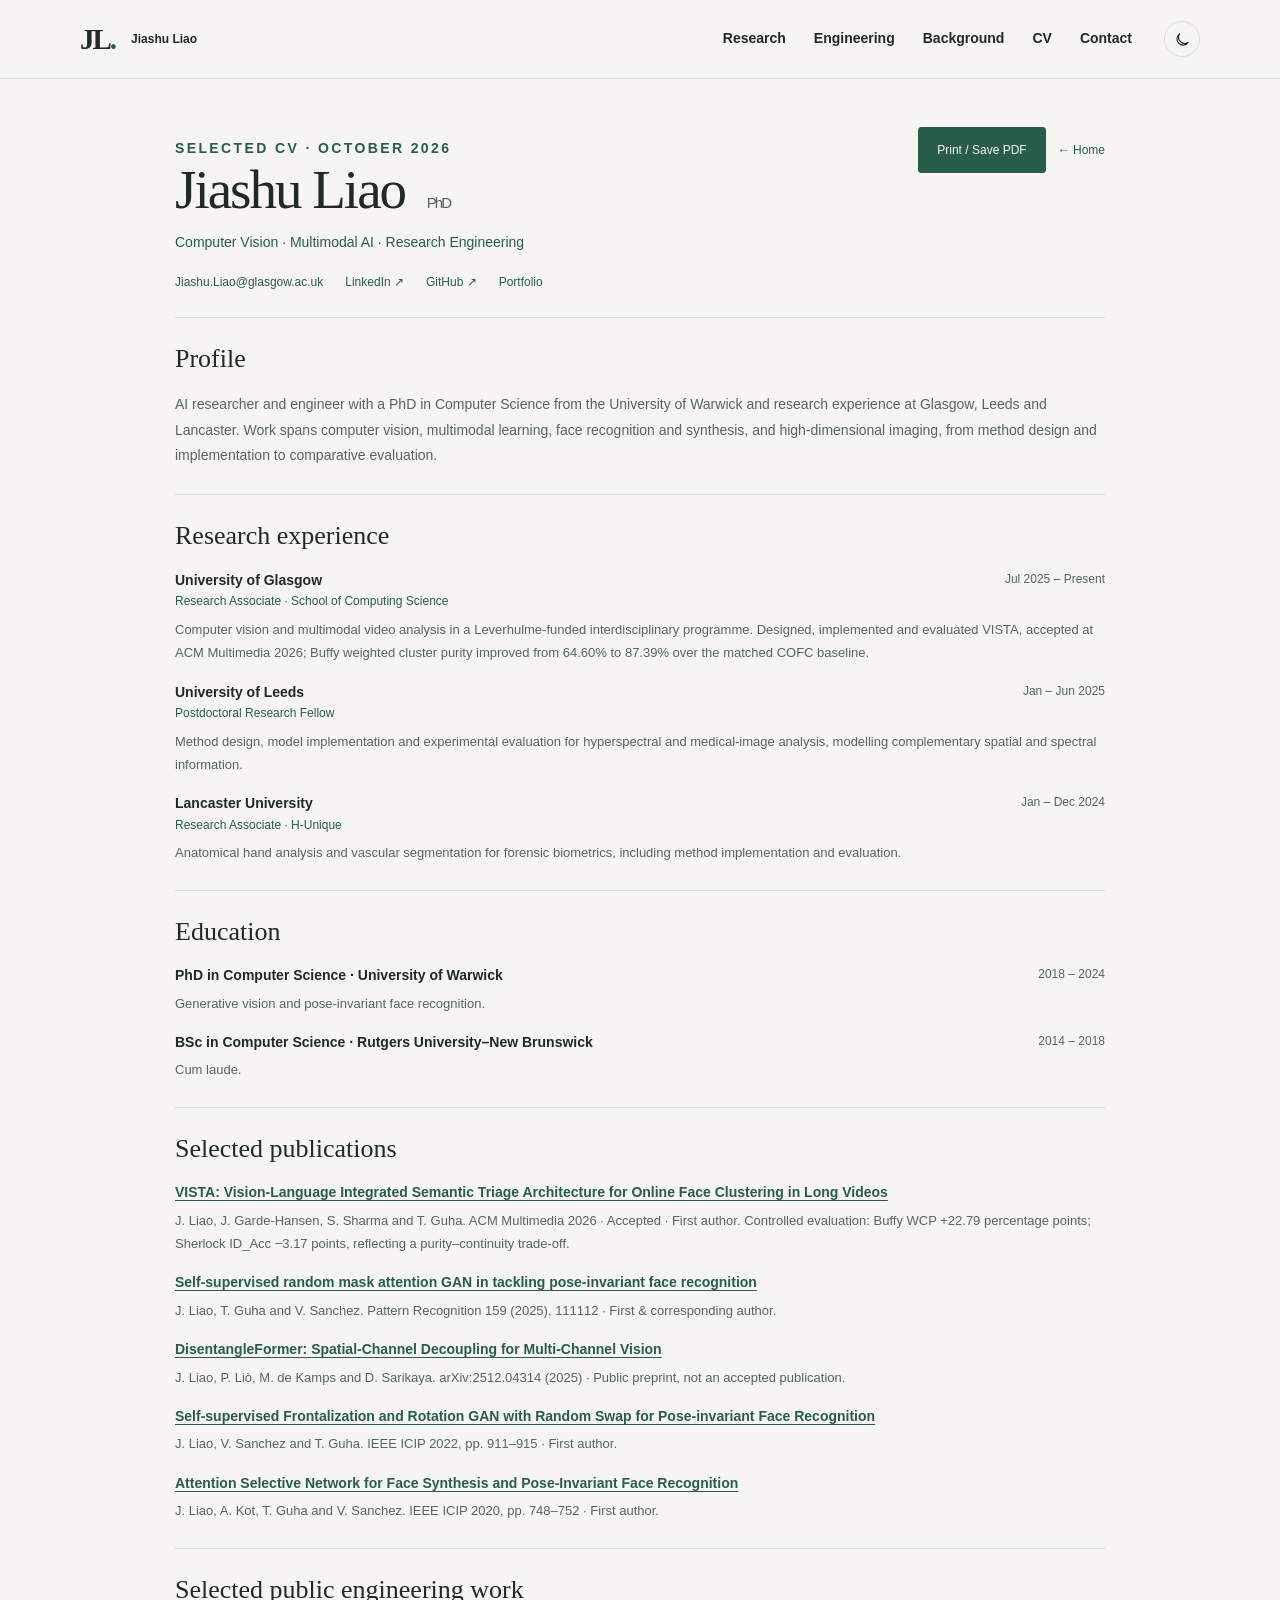
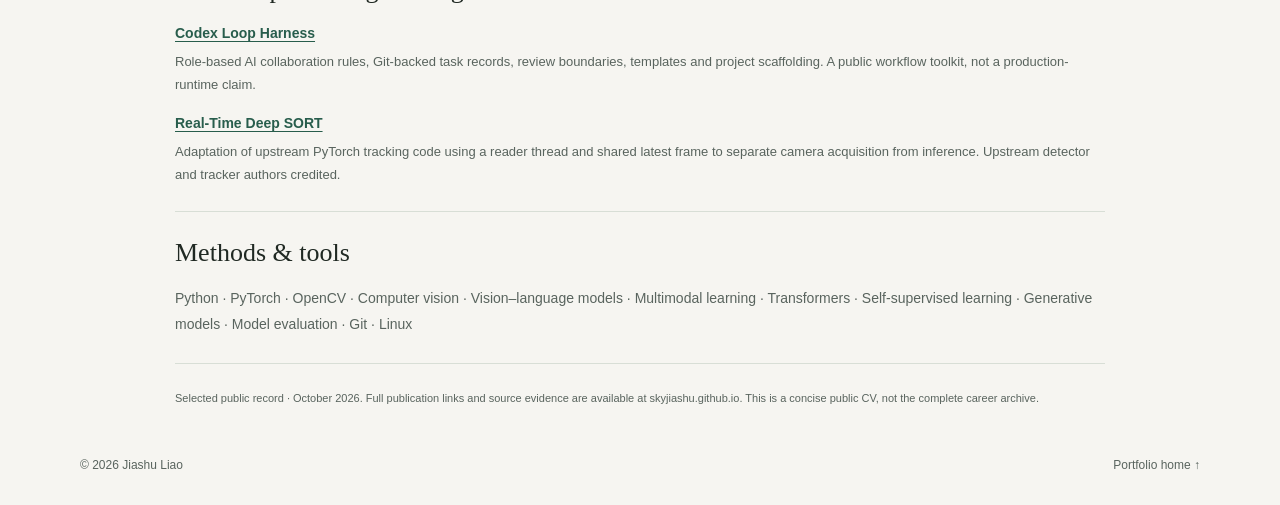
==== cv.html @ ab11aa60 "Add files via upload" ====
<!doctype html>
<html lang="en" data-theme="light">
<head>
  <meta charset="utf-8">
  <meta name="viewport" content="width=device-width, initial-scale=1">
  <meta name="theme-color" content="#f6f5f1">
  <meta name="description" content="Selected public research and engineering experience, education, publications and open-source work.">
  <meta name="author" content="Jiashu Liao">
  <meta property="og:type" content="website">
  <meta property="og:title" content="Selected CV | Jiashu Liao">
  <meta property="og:description" content="Selected public research and engineering experience, education, publications and open-source work.">
  <meta property="og:url" content="https://skyjiashu.github.io/cv.html">
  <meta name="twitter:card" content="summary">
  <link rel="canonical" href="https://skyjiashu.github.io/cv.html">
  <link rel="icon" type="image/svg+xml" href="favicon.svg">
  <link rel="stylesheet" href="styles.css?v=582c632a6f2b">
  <script src="script.js?v=f366ba829de4" defer></script>
  <title>Selected CV — Jiashu Liao</title>
  <link rel="stylesheet" href="research.css?v=b857ee11c387">
  <script src="gallery.js?v=cca5fe89e718" defer></script>
  <link rel="stylesheet" href="v4.css?v=276d914880b9">
<script src="cv.js?v=4b9585520dfb" defer></script></head>
<body class="cv-page"><a class="skip-link" href="#main">Skip to content</a><header class="site-header">
    <div class="shell header-row">
      <a class="wordmark" href="index.html#home" aria-label="Jiashu Liao, home">JL<span class="wordmark-dot">.</span><span class="wordmark-name">Jiashu Liao</span></a>
      <nav id="main-navigation" aria-label="Main navigation">
        <a href="index.html#research">Research</a><a href="index.html#engineering">Engineering</a><a href="index.html#background">Background</a><a href="cv.html">CV</a><a href="index.html#contact">Contact</a>
      </nav>
      <div class="header-controls">
        <button id="theme-toggle" class="icon-button" type="button" aria-label="Switch to dark theme" aria-pressed="false" hidden>
          <svg viewBox="0 0 24 24" fill="none" stroke="currentColor" stroke-width="1.6" aria-hidden="true"><path d="M20.2 15.8A8.6 8.6 0 0 1 8.2 3.8 8.7 8.7 0 1 0 20.2 15.8Z"/></svg>
        </button>
        <button id="menu-toggle" class="icon-button menu-button" type="button" aria-controls="main-navigation" aria-expanded="false" aria-label="Open navigation" hidden><svg viewBox="0 0 24 24" fill="none" stroke="currentColor" stroke-width="1.6" aria-hidden="true"><path d="M4 7h16M4 12h16M4 17h16"/></svg></button>
      </div>
    </div>
  </header><main id="main" class="shell cv-shell">
 <div class="cv-top"><div><p class="eyebrow">SELECTED CV · OCTOBER 2026</p><h1>Jiashu Liao <span>PhD</span></h1><p>Computer Vision · Multimodal AI · Research Engineering</p><div class="cv-contact"><a href="mailto:Jiashu.Liao@glasgow.ac.uk">Jiashu.Liao@glasgow.ac.uk</a><a href="https://www.linkedin.com/in/jiashu-liao-3b0a43149/" target="_blank" rel="noopener noreferrer">LinkedIn ↗</a><a href="https://github.com/SkyJiashu" target="_blank" rel="noopener noreferrer">GitHub ↗</a><a href="index.html">Portfolio</a></div></div><div class="cv-actions"><button class="button" id="print-cv" type="button" hidden>Print / Save PDF</button><a href="index.html">← Home</a></div></div>
 <section class="cv-section"><h2>Profile</h2><p>AI researcher and engineer with a PhD in Computer Science from the University of Warwick and research experience at Glasgow, Leeds and Lancaster. Work spans computer vision, multimodal learning, face recognition and synthesis, and high-dimensional imaging, from method design and implementation to comparative evaluation.</p></section>
 <section class="cv-section"><h2>Research experience</h2>
 <article class="cv-entry"><header><h3>University of Glasgow</h3><time>Jul 2025 – Present</time></header><p class="cv-role">Research Associate · School of Computing Science</p><p>Computer vision and multimodal video analysis in a Leverhulme-funded interdisciplinary programme. Designed, implemented and evaluated VISTA, accepted at ACM Multimedia 2026; Buffy weighted cluster purity improved from 64.60% to 87.39% over the matched COFC baseline.</p></article>
 <article class="cv-entry"><header><h3>University of Leeds</h3><time>Jan – Jun 2025</time></header><p class="cv-role">Postdoctoral Research Fellow</p><p>Method design, model implementation and experimental evaluation for hyperspectral and medical-image analysis, modelling complementary spatial and spectral information.</p></article>
 <article class="cv-entry"><header><h3>Lancaster University</h3><time>Jan – Dec 2024</time></header><p class="cv-role">Research Associate · H-Unique</p><p>Anatomical hand analysis and vascular segmentation for forensic biometrics, including method implementation and evaluation.</p></article></section>
 <section class="cv-section"><h2>Education</h2><article class="cv-entry"><header><h3>PhD in Computer Science · University of Warwick</h3><time>2018 – 2024</time></header><p>Generative vision and pose-invariant face recognition.</p></article><article class="cv-entry"><header><h3>BSc in Computer Science · Rutgers University–New Brunswick</h3><time>2014 – 2018</time></header><p>Cum laude.</p></article></section>
 <section class="cv-section"><h2>Selected publications</h2>
 <article class="cv-entry"><h3><a href="research/vista.html">VISTA: Vision-Language Integrated Semantic Triage Architecture for Online Face Clustering in Long Videos</a></h3><p>J. Liao, J. Garde-Hansen, S. Sharma and T. Guha. ACM Multimedia 2026 · Accepted · First author. Controlled evaluation: Buffy WCP +22.79 percentage points; Sherlock ID_Acc −3.17 points, reflecting a purity–continuity trade-off.</p></article>
 <article class="cv-entry"><h3><a href="research/mask-rotate.html">Self-supervised random mask attention GAN in tackling pose-invariant face recognition</a></h3><p>J. Liao, T. Guha and V. Sanchez. Pattern Recognition 159 (2025), 111112 · First &amp; corresponding author.</p></article>
 <article class="cv-entry"><h3><a href="research/disentangleformer.html">DisentangleFormer: Spatial-Channel Decoupling for Multi-Channel Vision</a></h3><p>J. Liao, P. Liò, M. de Kamps and D. Sarikaya. arXiv:2512.04314 (2025) · Public preprint, not an accepted publication.</p></article>
 <article class="cv-entry"><h3><a href="research/frgan.html">Self-supervised Frontalization and Rotation GAN with Random Swap for Pose-invariant Face Recognition</a></h3><p>J. Liao, V. Sanchez and T. Guha. IEEE ICIP 2022, pp. 911–915 · First author.</p></article>
 <article class="cv-entry"><h3><a href="research/asn.html">Attention Selective Network for Face Synthesis and Pose-Invariant Face Recognition</a></h3><p>J. Liao, A. Kot, T. Guha and V. Sanchez. IEEE ICIP 2020, pp. 748–752 · First author.</p></article></section>
 <section class="cv-section"><h2>Selected public engineering work</h2><article class="cv-entry"><h3><a href="engineering/codex-loop-harness.html">Codex Loop Harness</a></h3><p>Role-based AI collaboration rules, Git-backed task records, review boundaries, templates and project scaffolding. A public workflow toolkit, not a production-runtime claim.</p></article><article class="cv-entry"><h3><a href="https://github.com/SkyJiashu/Real_time_deep_sort_pytorch" target="_blank" rel="noopener noreferrer">Real-Time Deep SORT</a></h3><p>Adaptation of upstream PyTorch tracking code using a reader thread and shared latest frame to separate camera acquisition from inference. Upstream detector and tracker authors credited.</p></article></section>
 <section class="cv-section"><h2>Methods &amp; tools</h2><p>Python · PyTorch · OpenCV · Computer vision · Vision–language models · Multimodal learning · Transformers · Self-supervised learning · Generative models · Model evaluation · Git · Linux</p></section>
 <p class="cv-footer">Selected public record · October 2026. Full publication links and source evidence are available at skyjiashu.github.io. This is a concise public CV, not the complete career archive.</p>
</main><footer class="shell footer"><span>© <span id="year">2026</span> Jiashu Liao</span><a href="index.html">Portfolio home ↑</a></footer></body></html>
---- styles.css ----
:root{color-scheme:light;--bg:#f6f5f1;--surface:#fff;--ink:#202923;--muted:#59645e;--line:#d8ded6;--accent:#285d4c;--wash:#eaf0e9;--baseline:#81928a;--header:rgba(246,245,241,.95);--serif:Georgia,'Times New Roman',serif;--sans:Inter,-apple-system,BlinkMacSystemFont,'Segoe UI',sans-serif}
:root[data-theme=dark]{color-scheme:dark;--bg:#161c19;--surface:#1d2721;--ink:#e9eee8;--muted:#a9b8ad;--line:#38463c;--accent:#9ed1ac;--wash:#25342b;--baseline:#7f9787;--header:rgba(22,28,25,.96)}
*,:before,:after{box-sizing:border-box}html{scroll-behavior:smooth;scroll-padding-top:100px}body{margin:0;background:var(--bg);color:var(--ink);font:16px/1.7 var(--sans);-webkit-font-smoothing:antialiased}h1,h2,h3,p,figure{margin:0}a{color:inherit;text-decoration:none}button{font:inherit}a,button,summary{-webkit-tap-highlight-color:transparent}a:hover{color:var(--accent)}:focus-visible{outline:3px solid var(--accent);outline-offset:5px}::selection{background:var(--wash);color:var(--ink)}[hidden]{display:none!important}.shell{width:min(1120px,calc(100% - 96px));margin-inline:auto}.eyebrow{font-size:12px;letter-spacing:.17em;font-weight:750;color:var(--accent);line-height:1.6}.skip-link{position:fixed;top:-100px;left:16px;background:var(--ink);color:var(--bg);padding:12px 20px;z-index:100}.skip-link:focus{top:12px}.site-header{position:sticky;top:0;z-index:20;background:var(--header);border-bottom:1px solid var(--line);backdrop-filter:blur(12px)}.header-row{min-height:78px;display:flex;align-items:center;gap:32px}.wordmark{display:inline-flex;align-items:center;font:700 29px/1 var(--serif);letter-spacing:-2px;white-space:nowrap}.wordmark-dot{color:var(--accent)}.wordmark-name{font:600 12px/1 var(--sans);letter-spacing:0;margin-left:16px}.header-row nav{display:flex;gap:28px;align-items:center;margin-left:auto}.header-row nav a{font-size:14px;font-weight:550;padding:8px 0}.header-row nav a[aria-current=location]{color:var(--accent);text-decoration:underline;text-underline-offset:7px}.header-controls{display:flex;gap:8px}.icon-button{border:1px solid var(--line);border-radius:50%;background:transparent;color:var(--ink);width:36px;height:36px;display:grid;place-items:center;cursor:pointer}.icon-button svg{width:17px;height:17px}.icon-button:hover{background:var(--wash)}.menu-button{display:none}
.introduction{display:grid;grid-template-columns:minmax(0,1fr) 270px;gap:80px;padding-block:80px 66px}.intro-copy>.eyebrow{margin-bottom:22px}h1{font:500 clamp(54px,6.7vw,86px)/1.06 var(--serif);letter-spacing:-4px;display:flex;align-items:baseline;gap:18px}.degree-label{font:500 13px/1 var(--sans);letter-spacing:.02em;color:var(--muted)}.intro-statement{font-size:25px;line-height:1.42;letter-spacing:-.6px;margin-top:26px}.intro-statement em{font-family:var(--serif);font-weight:400;color:var(--accent)}.intro-bio{font-size:16px;line-height:1.85;max-width:650px;margin-top:22px}.intro-bio a{border-bottom:1px solid var(--line)}.intro-bio.secondary{color:var(--muted);margin-top:12px}.intro-links{display:flex;align-items:center;flex-wrap:wrap;gap:22px;margin-top:28px}.intro-links a{font-size:13px;font-weight:650;white-space:nowrap}.button{display:inline-flex;gap:24px;align-items:center;background:var(--accent);color:var(--bg);padding:12px 18px;border:1px solid var(--accent);border-radius:3px}.button:hover{background:var(--ink);border-color:var(--ink);color:var(--bg)}.research-index{border-left:1px solid var(--line);padding-left:30px;margin-top:7px;align-self:start}.research-index>.eyebrow{margin-bottom:21px}.interest{display:grid;grid-template-columns:20px 1fr;gap:12px;padding:20px 0;border-bottom:1px solid var(--line)}.index-number{font-size:12px;color:var(--accent);padding-top:3px}.interest h2{font-size:15px;font-weight:650;line-height:1.45}.interest p{font-size:13px;line-height:1.75;color:var(--muted);margin-top:6px}.index-link{display:flex;justify-content:space-between;font-size:13px;font-weight:600;margin-top:23px;color:var(--accent)}.update-line{display:flex;align-items:center;gap:25px;padding:17px 0;border-block:1px solid var(--line)}.update-line p{font-size:14px}.update-line a{margin-left:auto;font-size:13px;font-weight:650}
.section{padding-block:78px}.section-heading{display:flex;align-items:end;justify-content:space-between;gap:28px;margin-bottom:30px}.section-heading .eyebrow{margin-bottom:11px}.section-heading h2{font:400 clamp(28px,3vw,39px)/1.2 var(--serif);letter-spacing:-1.1px}.section-heading>p{color:var(--muted);font-size:14px;max-width:250px;line-height:1.7}.featured-paper{display:grid;grid-template-columns:1.08fr 1fr;border:1px solid var(--line);border-radius:4px;overflow:hidden;background:var(--surface)}.paper-copy{padding:34px 36px;display:flex;align-items:start;flex-direction:column}.paper-meta{display:flex;align-items:center;flex-wrap:wrap;gap:12px;color:var(--muted);font-size:12px;line-height:1.7}.venue{font-size:11px;color:var(--accent);font-weight:750;letter-spacing:.1em}.paper-copy h3{font:500 46px/1.15 var(--serif);letter-spacing:-1.5px;margin-top:19px;margin-bottom:10px}.paper-subtitle{font-size:15px;font-weight:600;line-height:1.65}.paper-copy>p:not(.paper-subtitle){font-size:14px;color:var(--muted);margin-top:18px;line-height:1.8}.paper-links{display:flex;gap:22px;flex-wrap:wrap;padding-top:24px;margin-top:auto;font-size:13px;font-weight:650;color:var(--accent)}.paper-links a:hover,.intro-links a:not(.button):hover,.project-link:hover{text-decoration:underline;text-underline-offset:5px}details{width:100%;margin-top:19px}summary{font-size:13px;color:var(--accent);font-weight:600;cursor:pointer}details p{font-size:14px;line-height:1.8;color:var(--muted);padding-top:10px}
.result-figure{padding:32px 35px;background:var(--wash);border-left:1px solid var(--line)}.result-figure figcaption{display:flex;flex-direction:column;gap:5px}.result-figure figcaption .eyebrow{font-size:11px;margin-bottom:8px}.result-figure figcaption strong{font-size:17px;font-weight:600}.result-figure figcaption>span:last-child{font-size:13px;color:var(--muted)}.chart{margin-top:25px}.bar-label{display:flex;justify-content:space-between;font-size:13px;align-items:center;margin-bottom:7px}.bar-label strong{font-size:15px;font-variant-numeric:tabular-nums}.bar-track{height:17px;width:100%;background:color-mix(in srgb,var(--line) 65%,transparent);margin-bottom:14px}.bar{height:100%;width:var(--value);display:block}.bar.baseline{background:var(--baseline)}.bar.proposed{background:var(--accent)}.chart-axis{display:flex;justify-content:space-between;font-size:11px;color:var(--muted);margin-top:-5px}.result-delta{display:flex;gap:15px;align-items:center;margin-top:22px}.result-delta strong{font:400 39px/1.1 var(--serif);letter-spacing:-1px;color:var(--accent)}.result-delta span{font-size:12px;line-height:1.6;color:var(--muted)}.figure-note{font-size:11px;line-height:1.75;color:var(--muted);border-top:1px solid var(--line);margin-top:21px;padding-top:12px;max-width:420px}
.research-grid{display:grid;grid-template-columns:1fr 1fr;gap:22px;margin-top:22px}.paper-card{min-width:0;display:flex;flex-direction:column;border:1px solid var(--line);border-radius:4px;overflow:hidden;background:var(--surface)}.paper-image{min-height:220px;display:flex;align-items:center;justify-content:center;flex-direction:column;padding:20px 24px 13px;background:#fff;border-bottom:1px solid var(--line)}.paper-image img{display:block;width:100%;height:auto;aspect-ratio:1053/389;object-fit:contain;color:#2d3a32;font-size:13px;background:#fff}.image-source{font-size:11px;color:#5b655d;line-height:1.7;margin-top:14px;width:100%}.paper-image:hover .image-source{text-decoration:underline}.image-unavailable .paper-image img{display:none}.publication-cover{min-height:220px;background:var(--wash);padding:23px 28px;border-bottom:1px solid var(--line);display:flex;flex-direction:column;justify-content:space-between}.cover-label{font-size:11px;letter-spacing:.2em;font-weight:650;color:var(--accent)}.publication-cover>p{font:400 34px/1.1 var(--serif);letter-spacing:-1px;margin:17px 0;color:var(--ink)}.publication-cover em{color:var(--accent)}.cover-footer{display:flex;align-items:end;justify-content:space-between;font-size:11px;color:var(--muted);line-height:1.6}.cover-footer>span:last-child{text-align:right;font-size:16px;font-family:var(--serif)}.cover-footer small{font:11px var(--sans)}.card-body{display:flex;flex-direction:column;flex:1;padding:27px 30px}.card-body h3{font:400 27px/1.18 var(--serif);letter-spacing:-.5px;margin:16px 0 10px}.card-body>.paper-subtitle{font-size:14px}.card-body>p:not(.paper-subtitle){font-size:14px;line-height:1.8;color:var(--muted);margin-top:13px}
.publication-list{margin-top:37px}.publication-list-title{display:flex;justify-content:space-between;gap:20px;align-items:center;margin-bottom:16px}.publication-list-title h3{font-size:14px;font-weight:650}.publication-list-title a{font-size:13px;color:var(--accent)}.publication-row{display:grid;grid-template-columns:90px 1fr 15px;gap:20px;border-top:1px solid var(--line);padding:17px 0}.publication-row>span:first-child{font-size:12px;color:var(--muted)}.publication-row strong{font-size:13px;font-weight:500;line-height:1.8}.publication-row>span:last-child{font-size:16px}
.engineering-section{background:var(--wash);border-block:1px solid var(--line)}.engineering-grid{display:grid;grid-template-columns:1fr 1fr;gap:38px}.engineering-card{display:flex;flex-direction:column;border-top:1px solid var(--accent);padding-top:24px;min-width:0}.project-kind{font-size:11px;letter-spacing:.12em;color:var(--accent);font-weight:700}.engineering-card h3{font:400 28px/1.2 var(--serif);letter-spacing:-.5px;margin:15px 0}.engineering-card>p{font-size:14px;color:var(--muted);line-height:1.85;max-width:470px}.project-tags{display:flex;gap:7px;flex-wrap:wrap;margin-top:17px}.project-tags span{border:1px solid var(--line);padding:3px 8px;font-size:11px;color:var(--muted);border-radius:3px}.engineering-card .scope-note{font-size:12px;margin-top:17px}.project-link{display:flex;justify-content:space-between;font-size:13px;font-weight:650;color:var(--accent);border-top:1px solid var(--line);padding-top:16px;margin-top:22px}.tool-line{display:flex;align-items:center;flex-wrap:wrap;gap:22px;margin-top:32px;font-size:13px;color:var(--muted)}.tool-line .eyebrow{font-size:11px}
.background-grid{display:grid;grid-template-columns:1.5fr 1fr;gap:64px}.appointment{display:grid;grid-template-columns:118px 1fr;gap:16px;padding:23px 0;border-top:1px solid var(--line)}.dates{font-size:11px;letter-spacing:.05em;color:var(--muted);font-weight:600;line-height:1.8}.appointment .dates{padding-top:3px}.appointment h3,.education h3{font-size:16px;font-weight:650;line-height:1.5}.appointment .role{font-size:13px;color:var(--accent);margin-top:3px}.appointment p:last-child{font-size:13px;line-height:1.8;color:var(--muted);margin-top:9px}.education{border-left:1px solid var(--line);padding-left:30px}.education article{margin-top:24px}.education h3{margin-top:7px}.education p:not(.eyebrow){font-size:14px;color:var(--muted);margin-top:3px}.education p.education-detail{font-size:13px;line-height:1.8;margin-top:9px}
.contact{border-block:1px solid var(--line);display:grid;grid-template-columns:1.2fr 1fr;gap:50px;padding-block:47px 52px;align-items:center}.contact h2{font:400 38px/1.14 var(--serif);letter-spacing:-1px;margin:15px 0}.contact h2 em{color:var(--accent);font-weight:400}.contact p:not(.eyebrow){font-size:14px;color:var(--muted);max-width:400px}.contact-links{display:flex;flex-wrap:wrap;gap:16px 24px;font-size:13px;color:var(--accent)}.contact-links .email-link{width:100%;font-size:17px;overflow-wrap:anywhere}.footer{display:flex;justify-content:space-between;gap:16px;padding-block:23px 29px;color:var(--muted);font-size:12px}
.paper-copy p.authors,.card-body p.authors{font-size:12px;line-height:1.7;color:var(--muted);margin-top:10px;margin-bottom:16px}
.image-unavailable .image-source::before{content:"Figure unavailable locally — view original. ";font-weight:600}
@media(min-width:1400px){.introduction{padding-top:93px}}
@media(max-width:1000px){.shell{width:calc(100% - 60px)}.introduction{gap:40px;grid-template-columns:1fr 235px}.research-index{padding-left:23px}.intro-statement{font-size:22px}.intro-links{gap:16px}.paper-copy,.result-figure{padding:26px}.background-grid{gap:32px}.appointment{grid-template-columns:103px 1fr}.header-row{gap:22px}.header-row nav{gap:22px}}
@media(max-width:760px){.introduction{grid-template-columns:1fr;padding-block:50px 40px;gap:32px}.research-index{border-left:0;border-top:1px solid var(--line);padding:20px 0 0;display:grid;grid-template-columns:repeat(3,minmax(0,1fr));gap:12px}.research-index>.eyebrow{grid-column:1/-1;margin:0}.interest{padding:8px 0 12px;gap:6px;grid-template-columns:15px 1fr;border-bottom:0}.interest h2{font-size:14px}.interest p{font-size:12px}.index-link{display:none}.featured-paper{grid-template-columns:1fr}.result-figure{border-left:0;border-top:1px solid var(--line)}.result-figure .figure-note{max-width:100%}.section-heading{align-items:start;flex-direction:column;gap:13px}.section-heading>p{max-width:100%}.background-grid{grid-template-columns:1fr;gap:32px}.education{border-left:0;padding-left:0;border-top:1px solid var(--line);padding-top:24px;display:grid;grid-template-columns:1fr 1fr;gap:15px}.education>.eyebrow{grid-column:1/-1}.education article{margin-top:3px}.contact{gap:24px;grid-template-columns:1fr}.header-row{gap:14px}.header-row nav{gap:16px}.wordmark-name{display:none}.update-line{gap:16px;flex-wrap:wrap}.update-line a{margin-left:0}.update-line p{flex:1}.section{padding-block:55px}.paper-image,.publication-cover{min-height:195px}.card-body{padding:23px}.paper-copy h3{font-size:40px}.publication-cover>p{font-size:30px}}
@media(max-width:540px){.shell{width:calc(100% - 36px)}.header-row{min-height:65px;position:relative;flex-wrap:wrap;gap:0}.header-controls{margin-left:auto}.header-row nav{width:100%;order:3;justify-content:space-between;gap:10px;margin:0;padding-bottom:12px}.js-ready .header-row nav{display:none;position:absolute;top:64px;right:0;width:min(300px,100%);background:var(--surface);border:1px solid var(--line);border-radius:3px;box-shadow:0 12px 24px #0000000d;padding:8px 16px}.js-ready .header-row nav[data-open=true]{display:flex;flex-direction:column;align-items:stretch}.js-ready .header-row nav a{padding:12px 8px}.js-ready .menu-button{display:grid}.wordmark-name{display:inline-flex}.introduction{padding-top:43px}h1{font-size:54px;letter-spacing:-2.8px;gap:12px}.degree-label{font-size:13px}.intro-statement{font-size:20px;letter-spacing:-.25px;margin-top:22px}.intro-bio{font-size:15px}.intro-links{gap:18px;margin-top:25px}.intro-links a{font-size:12px}.intro-links .button{padding:11px 14px;gap:17px}.research-index{grid-template-columns:1fr;gap:0}.interest{grid-template-columns:20px 1fr;gap:9px;padding-block:14px;border-bottom:1px solid var(--line)}.interest:last-of-type{border-bottom:0}.interest h2{font-size:14px}.interest p{font-size:13px;margin-top:2px}.update-line{gap:9px 15px;padding-block:14px}.update-line>.eyebrow{font-size:11px}.update-line p{font-size:13px;flex-basis:75%}.update-line a{font-size:12px}.section-heading h2{font-size:31px}.research-grid,.engineering-grid{grid-template-columns:1fr}.research-grid{gap:18px}.paper-copy{padding:25px}.result-figure{padding:25px}.paper-meta{font-size:11px;gap:8px}.paper-copy .paper-subtitle{font-size:14px}.research-grid .publication-cover{min-height:215px}.publication-row{grid-template-columns:64px 1fr 12px;gap:12px}.publication-row strong{font-size:12px}.publication-list-title h3{font-size:13px}.publication-list-title a{font-size:12px}.engineering-grid{gap:32px}.appointment{grid-template-columns:1fr;gap:7px}.education{grid-template-columns:1fr;gap:20px}.education>.eyebrow{grid-column:auto}.education article{margin-top:0}.contact h2{font-size:32px}.contact-links .email-link{font-size:16px}.footer{flex-wrap:wrap;font-size:11px;gap:10px}.footer>a{margin-left:auto}}
@media(prefers-reduced-motion:reduce){html{scroll-behavior:auto}*,*::before,*::after{transition:none!important;animation:none!important}}
@media print{.site-header,.skip-link,.footer,.intro-links,.index-link{display:none!important}.shell{width:100%;max-width:none}.introduction,.section,.contact{padding-block:20px}.featured-paper,.paper-card,.engineering-card,.appointment{break-inside:avoid}body{font-size:11pt;color:#000;background:#fff}a{text-decoration:underline}.research-index{display:none}.introduction{display:block}.result-figure,.publication-cover,.engineering-section{background:#f4f4f4}details{display:none}}
---- research.css ----
/* V3 additions are scoped to research cards, paper pages, and the figure viewer. */
.featured-with-image .featured-visual{grid-column:1/-1;margin:0;border:0;border-top:1px solid var(--line);border-radius:0}
.featured-visual .figure-open{padding:25px 30px;background:#fff}
.featured-visual figcaption{padding:14px 30px;background:var(--surface)}
.featured-visual figcaption>span,.featured-visual figcaption>small{display:none}
.primary-paper-link{color:var(--accent);text-decoration:underline;text-underline-offset:5px}
.paper-image-v3{height:255px;min-height:255px;justify-content:space-between;padding:20px 24px 12px}
.paper-image-v3 img{height:195px;width:100%;aspect-ratio:auto;object-fit:contain}
.paper-image-v3 .image-source{margin-top:10px}
.earlier-paper{display:grid;grid-template-columns:235px minmax(0,1fr);gap:30px;align-items:center;border-top:1px solid var(--line);padding:26px 0}
.earlier-thumbnail{display:flex;align-items:center;justify-content:center;background:#fff;border:1px solid var(--line);padding:13px;min-height:135px}
.earlier-thumbnail img{display:block;width:100%;height:135px;object-fit:contain}
.earlier-paper h3{font:400 23px/1.35 var(--serif);letter-spacing:-.3px;margin:8px 0}
.earlier-paper .authors{font-size:12px;line-height:1.75;color:var(--muted)}
.earlier-summary{font-size:13px;color:var(--muted);margin-top:9px}
.earlier-paper .paper-links{padding-top:12px}
.breadcrumb{display:flex;align-items:center;justify-content:space-between;gap:15px;padding:27px 0 18px;font-size:12px;color:var(--muted);border-bottom:1px solid var(--line)}
.breadcrumb a{color:var(--accent)}
.paper-intro{max-width:930px;padding:47px 0 35px}
.paper-page h1{display:block;font:400 clamp(42px,6vw,70px)/1.08 var(--serif);letter-spacing:-2.3px;margin:17px 0 20px;overflow-wrap:anywhere}
.paper-full-title{font-size:20px;line-height:1.5;font-weight:500;max-width:850px}
.paper-authors{font-size:14px;color:var(--muted);margin-top:19px}
.paper-status{display:flex;flex-wrap:wrap;gap:8px 16px;margin-top:16px;font-size:12px;color:var(--accent)}
.paper-status>span{border-left:2px solid var(--line);padding-left:10px}
.paper-lead{font-size:17px;line-height:1.9;max-width:830px;margin-top:25px;color:var(--muted)}
.paper-actions{display:flex;flex-wrap:wrap;gap:10px;margin-top:23px;font-size:13px;color:var(--accent);font-weight:650}
.paper-actions a:hover{text-decoration:underline;text-underline-offset:4px}
.paper-toc{display:flex;flex-wrap:wrap;gap:6px 25px;border-block:1px solid var(--line);padding:16px 0;font-size:13px;color:var(--accent)}
.paper-toc a{padding:4px 0}
.paper-section{padding-block:46px;border-bottom:1px solid var(--line)}
.paper-section-heading{display:flex;align-items:baseline;gap:17px;margin-bottom:20px}
.section-number{font-size:11px;letter-spacing:.1em;color:var(--accent)}
.paper-section h2{font:400 32px/1.25 var(--serif);letter-spacing:-.8px}
.section-body>p{font-size:15px;line-height:1.95;max-width:850px;margin-bottom:15px;color:var(--muted)}
.section-body>p strong{color:var(--ink)}
.research-figure{margin:25px 0 0;border:1px solid var(--line);border-radius:4px;background:var(--surface);overflow:hidden}
.figure-open{display:block;position:relative;padding:25px;background:#fff;text-align:center;cursor:zoom-in}
.figure-open img{display:block;width:100%;height:auto;max-height:620px;object-fit:contain;margin:auto;background:#fff}
.expand-hint{display:inline-block;background:var(--surface);color:var(--accent);border:1px solid var(--line);padding:4px 9px;border-radius:2px;font-size:11px;line-height:1.5;margin-top:15px}
.figure-open:hover .expand-hint{border-color:var(--accent)}
.research-figure figcaption{display:flex;flex-direction:column;gap:7px;padding:18px 25px;border-top:1px solid var(--line);text-align:left}
.research-figure figcaption strong{font-size:14px;font-weight:600}
.research-figure figcaption>span{font-size:13px;line-height:1.85;color:var(--muted)}
.research-figure figcaption small{font-size:11px;line-height:1.8;color:var(--muted)}
.research-figure figcaption a{text-decoration:underline;text-underline-offset:3px}
.method-details{background:var(--wash);padding:17px 20px;border:1px solid var(--line);margin-top:25px}
.method-details summary{font-size:14px;padding:4px}
.details-content{padding-top:4px}
.metrics-scroll{overflow:auto;margin:24px 0;border:1px solid var(--line);background:var(--surface);border-radius:3px}
.metrics-table{width:100%;border-collapse:collapse;min-width:620px;font-size:13px;font-variant-numeric:tabular-nums}
.metrics-table caption{text-align:left;padding:15px 18px;font-size:12px;color:var(--muted)}
.metrics-table th,.metrics-table td{text-align:left;padding:12px 18px;border-top:1px solid var(--line);white-space:nowrap}
.metrics-table thead{background:var(--wash)}
.metrics-table th{font-weight:600}
.source-note{margin-top:35px;padding:25px 28px;background:var(--wash);border-left:3px solid var(--accent)}
.source-note h2{font-size:15px;font-family:var(--sans);margin-bottom:12px}
.source-note p{font-size:12px;line-height:1.9;color:var(--muted);margin-top:10px}
.source-note a{color:var(--accent);text-decoration:underline;text-underline-offset:3px}
.related-work{padding:38px 0}
.related-work>div{display:flex;flex-wrap:wrap;gap:13px 26px;margin-top:14px;font-size:13px;color:var(--accent)}
.figure-dialog{max-width:none;width:min(1440px,calc(100vw - 28px));height:min(94dvh,1100px);max-height:94dvh;padding:0;border:1px solid var(--line);border-radius:6px;background:var(--surface);color:var(--ink);box-shadow:0 20px 100px #0006}
.figure-dialog::backdrop{background:rgba(8,16,12,.85)}
.figure-dialog[open]{display:grid;grid-template-rows:auto minmax(0,1fr) auto}
.viewer-toolbar{display:flex;align-items:center;justify-content:space-between;gap:12px;padding:12px 18px;border-bottom:1px solid var(--line)}
.viewer-title{font-size:13px;font-weight:600}
.viewer-actions{display:flex;align-items:center;gap:14px;font-size:12px;color:var(--accent)}
.viewer-close{border:1px solid var(--line);background:var(--surface);color:var(--ink);border-radius:3px;padding:6px 13px;cursor:pointer;min-height:36px}
.viewer-stage{display:grid;place-items:center;overflow:auto;padding:18px;background:#fff}
.viewer-stage img{display:block;max-width:100%;max-height:100%;object-fit:contain;background:#fff;color:#202923}
.viewer-error{padding:30px;color:#202923;font-size:15px}
.viewer-caption{margin:0;padding:13px 18px;font-size:12px;line-height:1.7;color:var(--muted);max-height:19vh;overflow:auto}
body.viewer-is-open{overflow:hidden}
@media(max-width:760px){.earlier-paper{grid-template-columns:190px minmax(0,1fr);gap:20px}.earlier-thumbnail img{height:120px}.paper-intro{padding-top:35px}.paper-full-title{font-size:18px}.paper-section{padding-block:34px}.figure-open{padding:17px}.research-figure figcaption{padding:16px 18px}}
@media(max-width:540px){.featured-visual .figure-open{padding:16px 10px}.featured-visual figcaption{padding:13px 18px}.paper-image-v3{height:245px}.paper-image-v3 img{height:185px}.earlier-paper{grid-template-columns:1fr;gap:16px}.earlier-thumbnail{min-height:160px}.earlier-thumbnail img{height:160px}.earlier-paper h3{font-size:22px}.breadcrumb{font-size:11px;align-items:start}.breadcrumb span{max-width:48%;text-align:right}.paper-page h1{font-size:43px;letter-spacing:-1.4px}.paper-full-title{font-size:17px}.paper-authors{font-size:13px}.paper-lead{font-size:15px}.paper-toc{gap:6px 20px;font-size:12px}.paper-section h2{font-size:27px}.section-body>p{font-size:14px}.figure-open{padding:13px 8px}.source-note{padding:20px}.figure-dialog{width:calc(100vw - 12px);height:92dvh}.viewer-toolbar{padding:10px;gap:8px}.viewer-title{font-size:12px}.viewer-actions{gap:9px}.viewer-stage{padding:9px}.viewer-caption{padding:12px;font-size:11px}.expand-hint{font-size:10px}}
@media print{.paper-toc,.breadcrumb,.paper-actions,.expand-hint,.related-work,.figure-dialog{display:none!important}.research-figure{break-inside:avoid}.figure-open{padding:5px}.paper-section{padding-block:18px}.research-figure figcaption{padding:10px}.source-note{break-inside:avoid}.method-details{display:block}.method-details>.details-content{display:block}}

.preview-unavailable{min-height:150px;display:grid;place-items:center;gap:10px}.preview-error{display:block;font-size:13px;color:#285d4c;line-height:1.8;padding:15px}.preview-unavailable .expand-hint{margin:0}
---- v4.css ----
/* V4: scoped layout refinements; V3 colours, research galleries and content retained. */
.home-v4 .introduction{grid-template-columns:minmax(0,1.1fr) minmax(0,.9fr);gap:50px;padding-block:48px 40px;align-items:center}
.home-v4 .intro-copy>.eyebrow{margin-bottom:15px}.home-v4 h1{font-size:clamp(50px,5.8vw,74px);gap:14px;letter-spacing:-3px}
.home-v4 .intro-statement{font-size:22px;line-height:1.4;margin-top:20px}.home-v4 .intro-bio{font-size:15px;line-height:1.8;margin-top:18px;max-width:550px}
.home-v4 .intro-links{gap:12px 20px;margin-top:23px}.home-v4 .intro-links a{gap:5px;min-height:42px;display:inline-flex;align-items:center;font-size:13px}
.intro-topics{list-style:none;margin:18px 0 0;padding:0;display:flex;flex-wrap:wrap;gap:5px 16px;font-size:12px;color:var(--muted)}.intro-topics li:before{content:'·';color:var(--accent);margin-right:7px}
.spotlight{min-width:0;background:var(--surface);border:1px solid var(--line);border-radius:4px;padding:23px 25px 19px;align-self:stretch;display:flex;flex-direction:column;justify-content:center}
.spotlight-heading{display:flex;align-items:center;justify-content:space-between;gap:12px}.spotlight-heading .eyebrow{font-size:10px;letter-spacing:.13em}.spotlight-venue{font-size:10px;color:var(--muted);text-align:right}
.spotlight h2{font:400 33px/1.15 var(--serif);letter-spacing:-.8px;margin:12px 0 5px}.spotlight>p{font-size:13px;color:var(--muted);line-height:1.6}
.spotlight figure{margin-top:16px}.spotlight .figure-open{background:#fff;border:1px solid var(--line);padding:10px;display:block;border-radius:2px}.spotlight .figure-open img{display:block;width:100%;height:auto;max-height:240px;object-fit:contain;aspect-ratio:2047/461}
.spotlight-plot-crop{display:block;overflow:hidden;aspect-ratio:675/421}.spotlight .figure-open .spotlight-plot-crop img{width:303.26%;max-width:none;max-height:none;height:auto;aspect-ratio:2047/461;transform:translateY(-8.6768%)}
.spotlight figcaption{font-size:10px;color:var(--muted);margin-top:7px;line-height:1.6}.spotlight .figure-open:hover{border-color:var(--accent)}
.spotlight-result{display:flex;align-items:center;gap:13px;margin-top:14px;padding-top:13px;border-top:1px solid var(--line)}.spotlight-result strong{font:400 34px/1 var(--serif);color:var(--accent);letter-spacing:-1px}.spotlight-result span{font-size:11px;line-height:1.5;color:var(--muted)}
.spotlight>a:last-child{display:flex;justify-content:space-between;font-size:12px;font-weight:650;color:var(--accent);padding-top:14px;margin-top:auto;min-height:42px;align-items:center}
.earlier-paper>*{min-width:0}.earlier-thumbnail img{max-width:100%;min-width:0}
.home-v4 .update-line{padding-block:13px}.home-v4 #research{padding-top:51px}.home-v4 .section-heading>p{max-width:280px}
.home-v4 .engineering-grid{gap:30px}.home-v4 .engineering-card{background:var(--surface);padding:24px;border:1px solid var(--line);border-top:2px solid var(--accent);border-radius:3px}.home-v4 .engineering-card h3{font-size:27px}
.evidence-flow{list-style:none;padding:0;margin:23px 0 19px;display:grid;grid-template-columns:repeat(3,minmax(0,1fr));gap:10px}.evidence-flow li{padding:13px 10px;background:var(--wash);border:1px solid var(--line);font-size:12px;min-width:0;position:relative}.evidence-flow li+li:before{content:'→';position:absolute;left:-10px;top:17px;width:10px;text-align:center;color:var(--accent)}
.evidence-flow b{display:block;color:var(--accent);font-size:10px;font-weight:600;letter-spacing:.07em;margin-bottom:4px}.evidence-flow strong{font-size:12px;font-weight:650;line-height:1.5;display:block}
.evidence-points{margin:0;display:grid;gap:12px}.evidence-points div{display:grid;grid-template-columns:75px 1fr;gap:10px}.evidence-points dt{font-size:10px;text-transform:uppercase;color:var(--accent);font-weight:700;letter-spacing:.06em;padding-top:3px}.evidence-points dd{margin:0;font-size:13px;line-height:1.75;color:var(--muted)}
.evidence-links{display:flex;flex-wrap:wrap;gap:5px 20px;border-top:1px solid var(--line);margin-top:20px;padding-top:13px}.evidence-links a{font-size:12px;font-weight:650;color:var(--accent);min-height:36px;display:inline-flex;align-items:center}.evidence-links a:hover{text-decoration:underline;text-underline-offset:4px}
.home-v4 .scope-note{margin-top:16px!important;padding-top:12px;border-top:1px solid var(--line);font-size:11px!important}.home-v4 .engineering-card .project-link{margin-top:auto;padding-top:18px}
.recruitment-note{display:flex;gap:25px;align-items:center;justify-content:space-between;background:var(--wash);border:1px solid var(--line);padding:20px 23px;margin:0 auto 50px}.recruitment-note p{font-size:14px;line-height:1.7;max-width:640px}.recruitment-note strong{font-weight:600}.recruitment-note a{flex-shrink:0;font-size:13px;font-weight:650;color:var(--accent);min-height:44px;display:inline-flex;align-items:center}
.doi-reference{font-size:12px;color:var(--muted);margin-top:15px;line-height:1.8;overflow-wrap:anywhere}
.evidence-page .paper-intro{max-width:900px}.case-grid{display:grid;grid-template-columns:1fr 1fr;gap:26px}.case-panel{padding:26px;border:1px solid var(--line);background:var(--surface)}.case-panel h3{font:400 25px/1.3 var(--serif);margin-bottom:12px}.case-panel p{font-size:14px;line-height:1.85;color:var(--muted)}
.state-flow{display:flex;flex-wrap:wrap;gap:9px 22px;list-style:none;margin:25px 0;padding:0}.state-flow li{border:1px solid var(--line);padding:8px 12px;background:var(--wash);font:12px/1.5 ui-monospace,monospace;position:relative}.state-flow li:not(:last-child):after{content:'→';position:absolute;right:-17px;color:var(--accent)}
.source-links{list-style:none;margin:18px 0 0;padding:0}.source-links li{padding:13px 0;border-bottom:1px solid var(--line);font-size:14px}.source-links a{color:var(--accent);text-decoration:underline;text-underline-offset:4px}.source-links small{display:block;margin-top:5px;color:var(--muted);font-size:12px}.code-note{font:12px/1.8 ui-monospace,monospace;padding:15px;background:var(--wash);border:1px solid var(--line);overflow-wrap:anywhere;margin-top:17px}
.cv-page .cv-shell{max-width:930px}.cv-top{display:flex;align-items:start;justify-content:space-between;gap:30px;padding:48px 0 25px;border-bottom:1px solid var(--line)}.cv-top h1{font:400 55px/1.12 var(--serif);letter-spacing:-2px;display:block}.cv-top h1 span{font:400 15px var(--sans);margin-left:10px;color:var(--muted)}.cv-top p{font-size:14px;color:var(--accent);margin-top:10px}.cv-actions{display:flex;align-items:center;gap:12px;flex-wrap:wrap;justify-content:end}.cv-actions .button{cursor:pointer;font-size:12px}.cv-actions a{font-size:12px;color:var(--accent)}.cv-contact{display:flex;flex-wrap:wrap;gap:6px 22px;margin-top:17px;font-size:12px;color:var(--accent)}.cv-section{padding:25px 0;border-bottom:1px solid var(--line)}.cv-section h2{font:400 26px/1.25 var(--serif);margin-bottom:16px}.cv-section>p{font-size:14px;color:var(--muted);line-height:1.85}.cv-entry{margin-top:16px}.cv-entry header{display:flex;justify-content:space-between;gap:20px}.cv-entry h3{font-size:14px;font-weight:650;line-height:1.6}.cv-entry time{font-size:12px;color:var(--muted);white-space:nowrap}.cv-entry p{font-size:13px;color:var(--muted);margin-top:5px;line-height:1.8}.cv-entry a{color:var(--accent);text-decoration:underline;text-underline-offset:3px}.cv-entry .cv-role{color:var(--accent);margin-top:0;font-size:12px}.cv-footer{padding:25px 0;color:var(--muted);font-size:11px}.cv-section ul{margin:0;padding-left:20px;font-size:13px;color:var(--muted)}
@media(max-width:1000px){.home-v4 .introduction{gap:30px;grid-template-columns:1.05fr .95fr}.home-v4 h1{font-size:58px}.spotlight{padding:20px}.home-v4 .intro-statement{font-size:20px}.home-v4 .intro-bio{font-size:14px}.evidence-flow{gap:8px}.evidence-flow li{padding:10px 7px}.evidence-flow strong{font-size:11px}}
@media(max-width:760px){.home-v4 .introduction{grid-template-columns:1fr;gap:27px;padding-block:34px 30px}.home-v4 h1{font-size:61px}.home-v4 .intro-bio{max-width:100%;font-size:15px}.home-v4 .intro-statement{font-size:21px;margin-top:16px}.home-v4 .intro-links{margin-top:18px;gap:8px 22px}.intro-topics{margin-top:14px}.spotlight{display:block}.spotlight .figure-open img{max-height:240px}.spotlight figure{margin-top:13px}.spotlight>a:last-child{margin-top:0}.home-v4 .engineering-grid,.case-grid{grid-template-columns:1fr}.recruitment-note{align-items:start;flex-direction:column;gap:8px;margin-bottom:35px}.home-v4 #research{padding-top:39px}.cv-top{flex-direction:column;gap:16px}.cv-actions{justify-content:start}}
@media(max-width:540px){.earlier-paper{grid-template-columns:minmax(0,1fr)}.home-v4 .introduction{padding-top:28px}.home-v4 .intro-copy>.eyebrow{font-size:10px;margin-bottom:12px}.home-v4 h1{font-size:50px;letter-spacing:-2px;gap:12px}.home-v4 .intro-statement{font-size:18px;line-height:1.45;margin-top:14px}.home-v4 .intro-bio{font-size:14px;line-height:1.75;margin-top:13px}.home-v4 .intro-links{gap:6px 18px;margin-top:17px}.home-v4 .intro-links a{font-size:12px;min-height:40px}.intro-topics{font-size:10px;gap:4px 11px}.spotlight{padding:17px}.spotlight h2{font-size:29px;margin-top:9px}.spotlight-heading .eyebrow{font-size:9px}.spotlight-venue{font-size:9px}.spotlight-result strong{font-size:29px}.spotlight figcaption{font-size:10px}.home-v4 .engineering-card{padding:20px}.evidence-points div{grid-template-columns:65px 1fr}.evidence-points dd{font-size:12px}.evidence-flow{gap:9px}.evidence-flow li{padding:10px 7px}.case-panel{padding:21px}.cv-top h1{font-size:43px}.cv-entry header{display:block}.cv-entry time{display:block;margin-top:2px}.cv-contact{gap:8px 16px}.cv-section h2{font-size:25px}}
@media print{.cv-page .site-header,.cv-actions,.cv-page>.footer,.cv-page .breadcrumb{display:none!important}.cv-page .cv-shell{width:100%;max-width:none}.cv-page{background:white!important;color:black!important;font-size:10pt}.cv-top{padding:0 0 12px}.cv-top h1{font-size:29pt}.cv-top p{font-size:11pt}.cv-contact{font-size:9pt}.cv-section{padding:14px 0}.cv-section h2{font-size:16pt;margin-bottom:8px}.cv-entry{margin-top:11px;break-inside:avoid}.cv-entry h3{font-size:10pt}.cv-entry p,.cv-section>p,.cv-entry time{font-size:9pt;line-height:1.6}.cv-footer{font-size:8pt}.cv-page a{color:#285d4c;text-decoration:none}.cv-section{break-inside:auto}.cv-section h2{break-after:avoid}@page{size:A4;margin:16mm 17mm}}

/* Print remains legible when the visitor selected dark mode. */
@media print{.cv-page{color-scheme:light;--bg:#fff;--surface:#fff;--ink:#202923;--muted:#49564e;--line:#d8ded6;--accent:#285d4c;--wash:#f6f5f1}}

/* Keep evidence labels separate from the source description. */
.evidence-points div{grid-template-columns:90px minmax(0,1fr)}
@media(max-width:540px){.evidence-points div{grid-template-columns:minmax(0,1fr);gap:3px}}
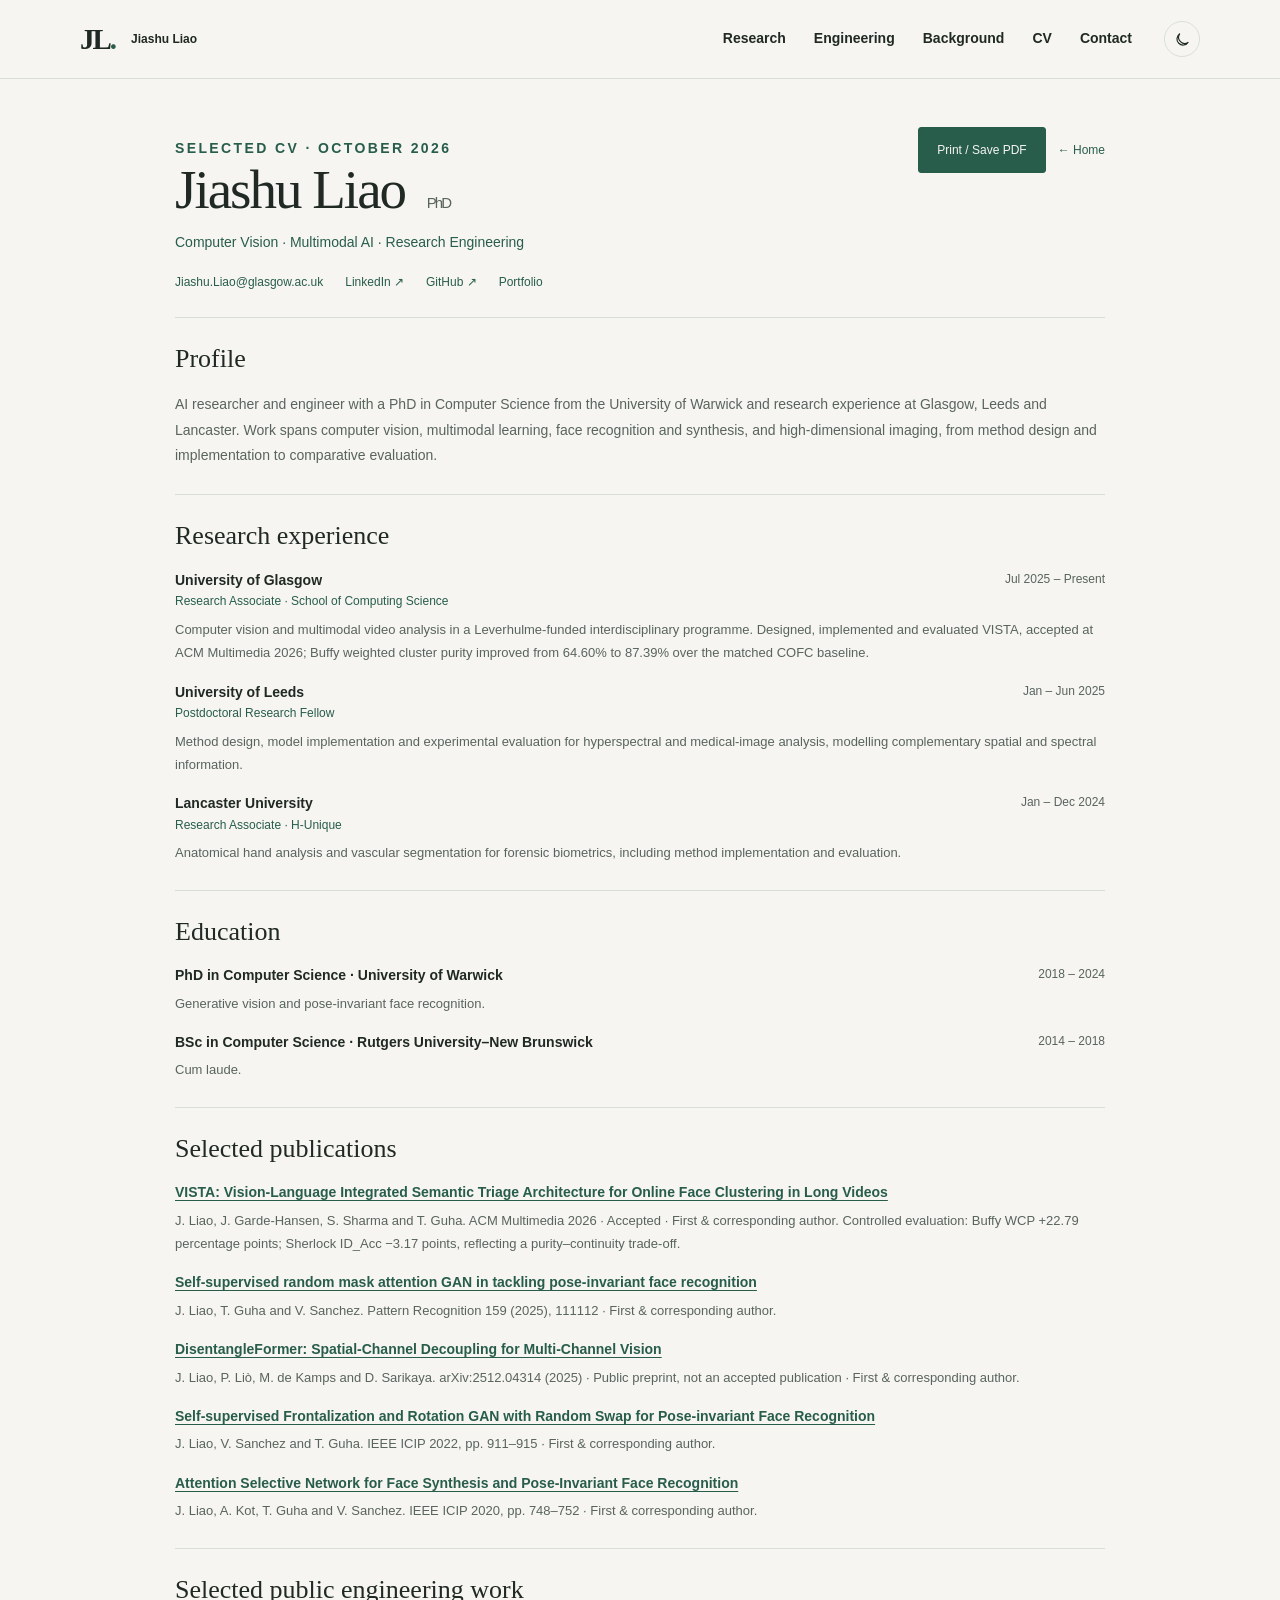
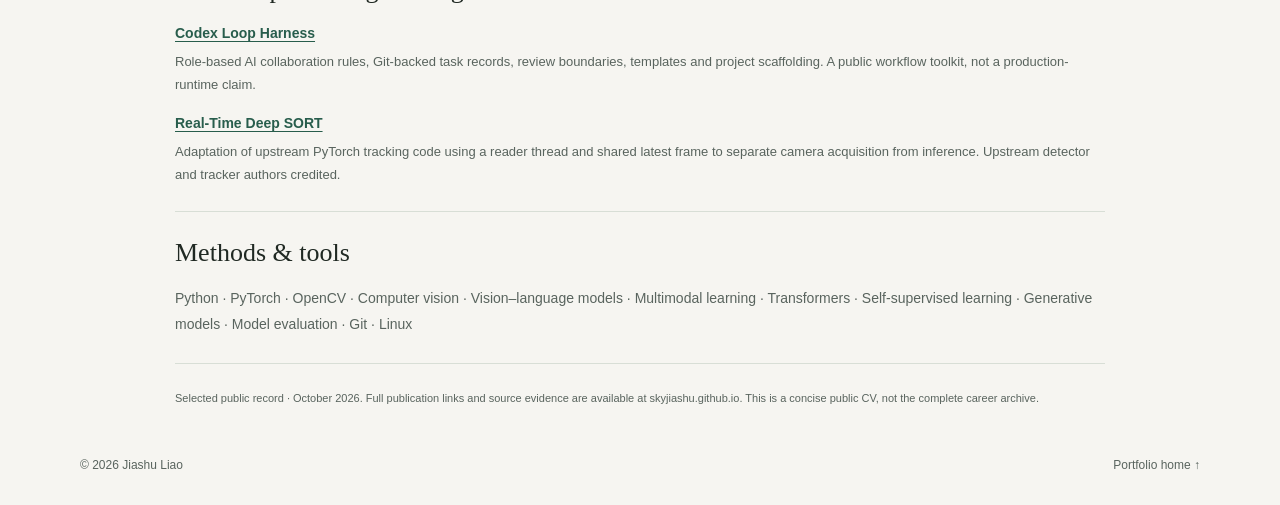
==== commit 181d04c0: "Add files via upload" ====
--- a/cv.html
+++ b/cv.html
@@ -42,11 +42,11 @@
  <article class="cv-entry"><header><h3>Lancaster University</h3><time>Jan – Dec 2024</time></header><p class="cv-role">Research Associate · H-Unique</p><p>Anatomical hand analysis and vascular segmentation for forensic biometrics, including method implementation and evaluation.</p></article></section>
  <section class="cv-section"><h2>Education</h2><article class="cv-entry"><header><h3>PhD in Computer Science · University of Warwick</h3><time>2018 – 2024</time></header><p>Generative vision and pose-invariant face recognition.</p></article><article class="cv-entry"><header><h3>BSc in Computer Science · Rutgers University–New Brunswick</h3><time>2014 – 2018</time></header><p>Cum laude.</p></article></section>
  <section class="cv-section"><h2>Selected publications</h2>
- <article class="cv-entry"><h3><a href="research/vista.html">VISTA: Vision-Language Integrated Semantic Triage Architecture for Online Face Clustering in Long Videos</a></h3><p>J. Liao, J. Garde-Hansen, S. Sharma and T. Guha. ACM Multimedia 2026 · Accepted · First author. Controlled evaluation: Buffy WCP +22.79 percentage points; Sherlock ID_Acc −3.17 points, reflecting a purity–continuity trade-off.</p></article>
+ <article class="cv-entry"><h3><a href="research/vista.html">VISTA: Vision-Language Integrated Semantic Triage Architecture for Online Face Clustering in Long Videos</a></h3><p>J. Liao, J. Garde-Hansen, S. Sharma and T. Guha. ACM Multimedia 2026 · Accepted · First &amp; corresponding author. Controlled evaluation: Buffy WCP +22.79 percentage points; Sherlock ID_Acc −3.17 points, reflecting a purity–continuity trade-off.</p></article>
  <article class="cv-entry"><h3><a href="research/mask-rotate.html">Self-supervised random mask attention GAN in tackling pose-invariant face recognition</a></h3><p>J. Liao, T. Guha and V. Sanchez. Pattern Recognition 159 (2025), 111112 · First &amp; corresponding author.</p></article>
- <article class="cv-entry"><h3><a href="research/disentangleformer.html">DisentangleFormer: Spatial-Channel Decoupling for Multi-Channel Vision</a></h3><p>J. Liao, P. Liò, M. de Kamps and D. Sarikaya. arXiv:2512.04314 (2025) · Public preprint, not an accepted publication.</p></article>
- <article class="cv-entry"><h3><a href="research/frgan.html">Self-supervised Frontalization and Rotation GAN with Random Swap for Pose-invariant Face Recognition</a></h3><p>J. Liao, V. Sanchez and T. Guha. IEEE ICIP 2022, pp. 911–915 · First author.</p></article>
- <article class="cv-entry"><h3><a href="research/asn.html">Attention Selective Network for Face Synthesis and Pose-Invariant Face Recognition</a></h3><p>J. Liao, A. Kot, T. Guha and V. Sanchez. IEEE ICIP 2020, pp. 748–752 · First author.</p></article></section>
+ <article class="cv-entry"><h3><a href="research/disentangleformer.html">DisentangleFormer: Spatial-Channel Decoupling for Multi-Channel Vision</a></h3><p>J. Liao, P. Liò, M. de Kamps and D. Sarikaya. arXiv:2512.04314 (2025) · Public preprint, not an accepted publication · First &amp; corresponding author.</p></article>
+ <article class="cv-entry"><h3><a href="research/frgan.html">Self-supervised Frontalization and Rotation GAN with Random Swap for Pose-invariant Face Recognition</a></h3><p>J. Liao, V. Sanchez and T. Guha. IEEE ICIP 2022, pp. 911–915 · First &amp; corresponding author.</p></article>
+ <article class="cv-entry"><h3><a href="research/asn.html">Attention Selective Network for Face Synthesis and Pose-Invariant Face Recognition</a></h3><p>J. Liao, A. Kot, T. Guha and V. Sanchez. IEEE ICIP 2020, pp. 748–752 · First &amp; corresponding author.</p></article></section>
  <section class="cv-section"><h2>Selected public engineering work</h2><article class="cv-entry"><h3><a href="engineering/codex-loop-harness.html">Codex Loop Harness</a></h3><p>Role-based AI collaboration rules, Git-backed task records, review boundaries, templates and project scaffolding. A public workflow toolkit, not a production-runtime claim.</p></article><article class="cv-entry"><h3><a href="https://github.com/SkyJiashu/Real_time_deep_sort_pytorch" target="_blank" rel="noopener noreferrer">Real-Time Deep SORT</a></h3><p>Adaptation of upstream PyTorch tracking code using a reader thread and shared latest frame to separate camera acquisition from inference. Upstream detector and tracker authors credited.</p></article></section>
  <section class="cv-section"><h2>Methods &amp; tools</h2><p>Python · PyTorch · OpenCV · Computer vision · Vision–language models · Multimodal learning · Transformers · Self-supervised learning · Generative models · Model evaluation · Git · Linux</p></section>
  <p class="cv-footer">Selected public record · October 2026. Full publication links and source evidence are available at skyjiashu.github.io. This is a concise public CV, not the complete career archive.</p>
